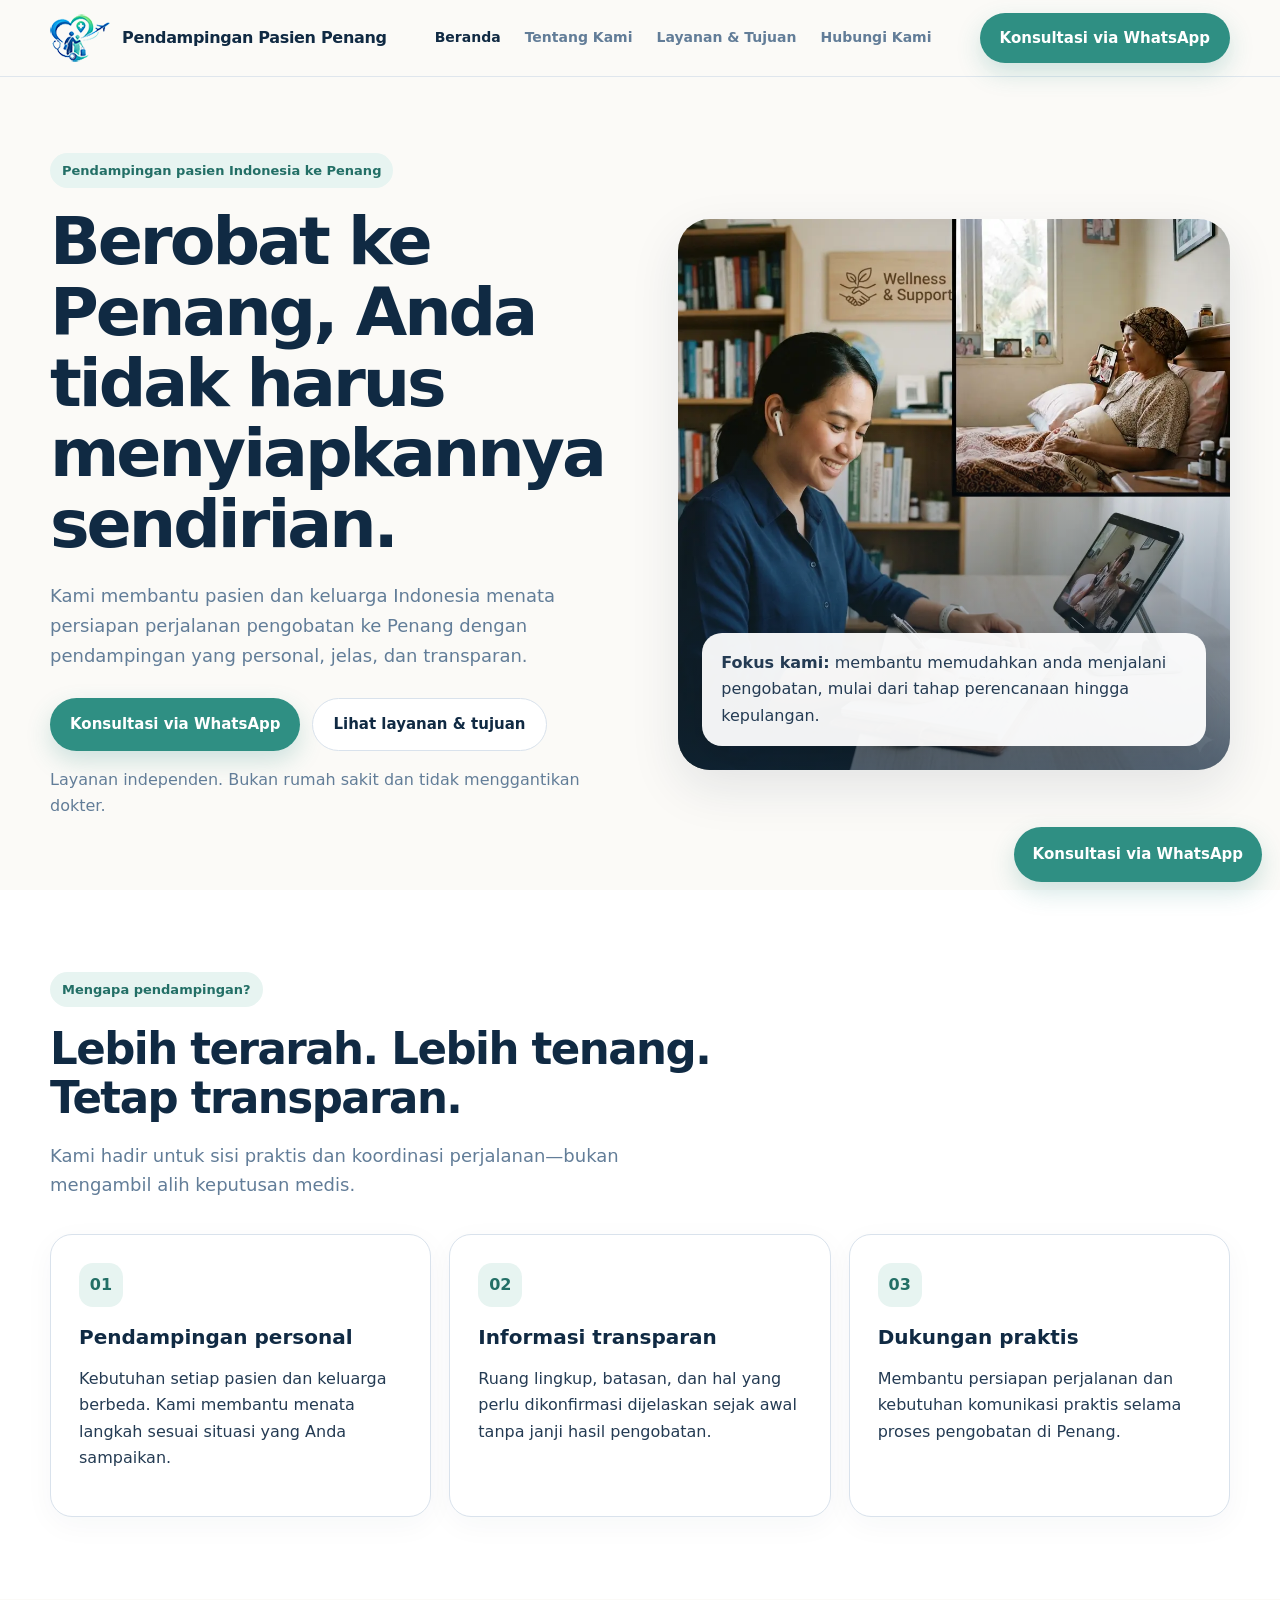
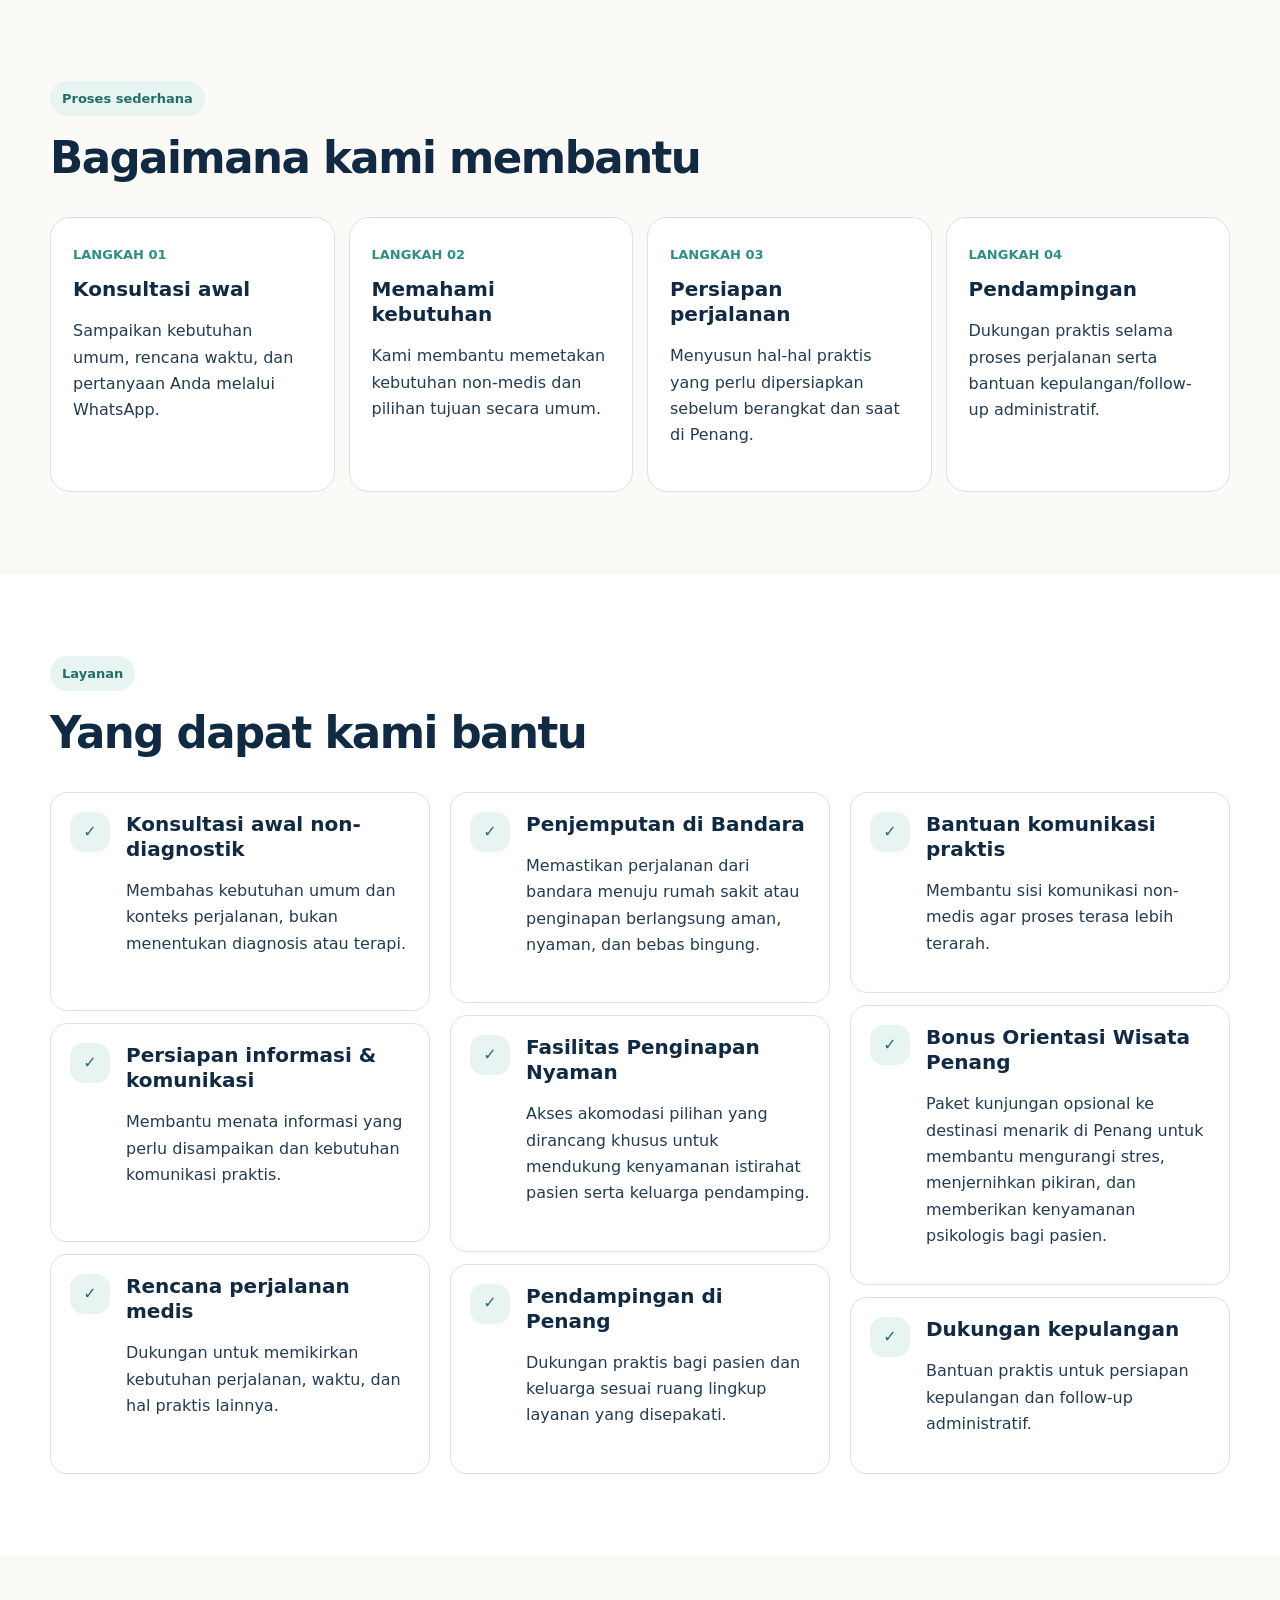
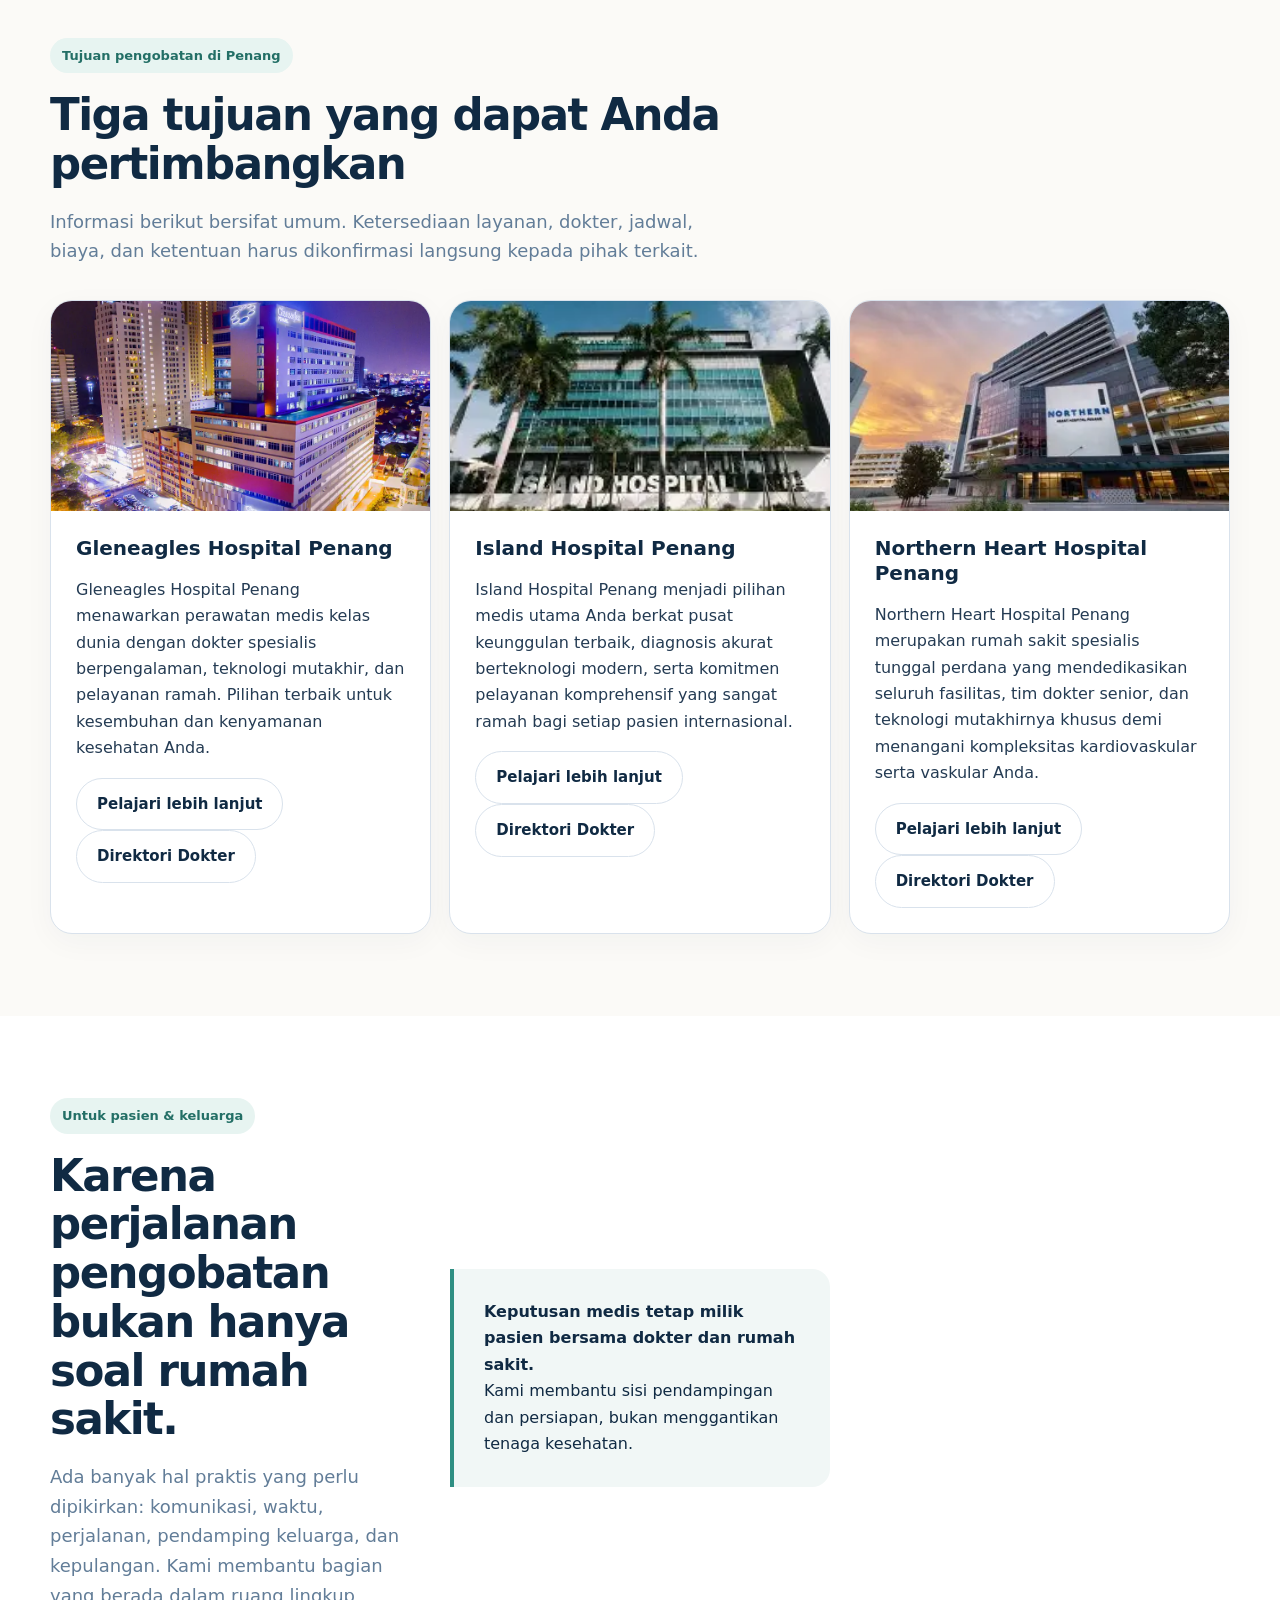
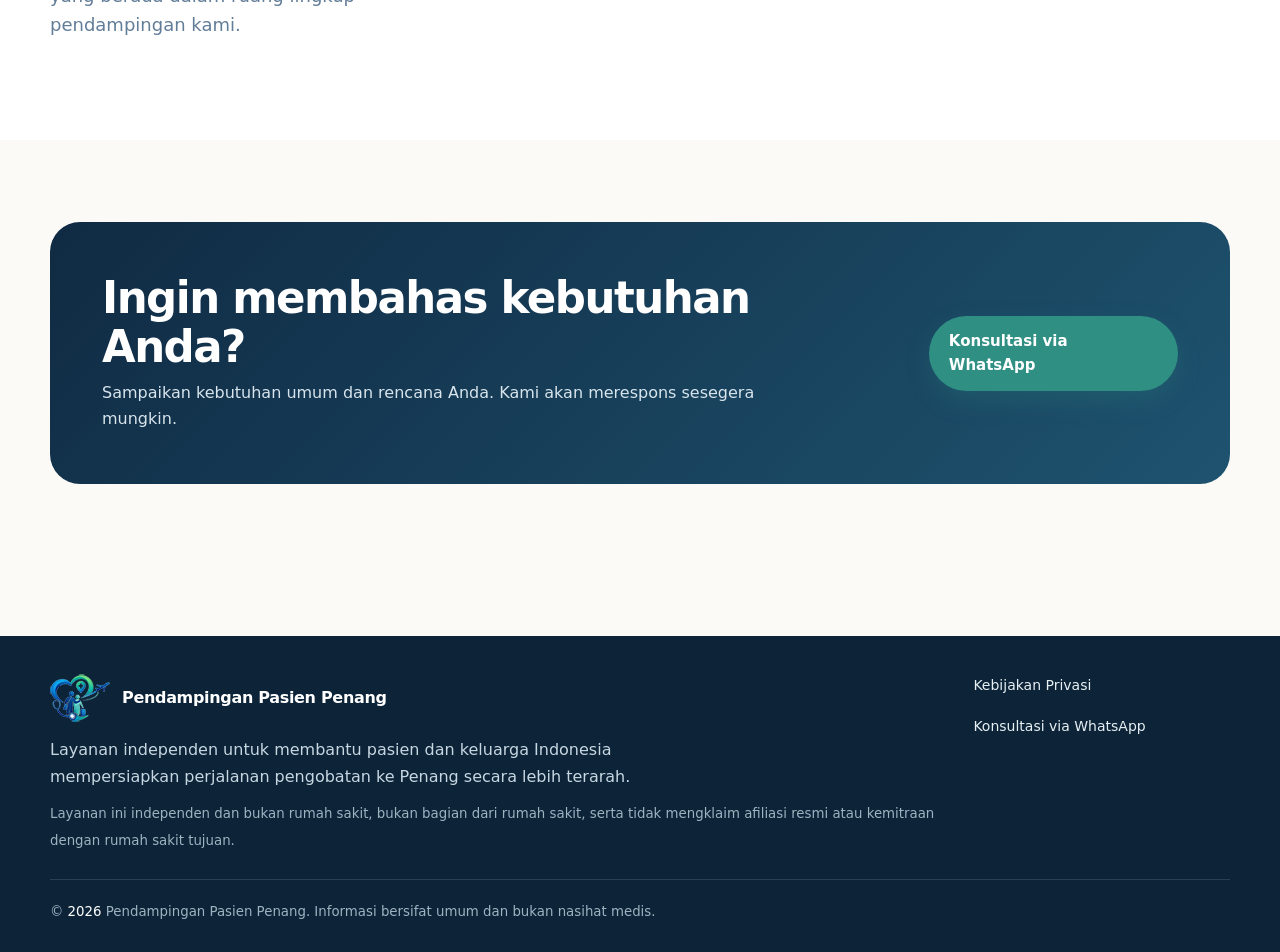
==== index.html @ 779a7d27 "website pendampingan pasien penang" ====
<!doctype html>
<html lang="id">
  <head>
    <meta charset="utf-8" />
    <meta name="viewport" content="width=device-width,initial-scale=1" />
    <title>Pengobatan ke Penang</title>
    <meta
      name="description"
      content="Layanan independen pendampingan pasien Indonesia untuk persiapan berobat ke tiga rumah sakit terbaik Penang, Malaysia. Gleneagles Hospital, Island Hospital dan Northern Hospital."
    />
    <link rel="stylesheet" href="assets/style.css" />
  </head>
  <body>
    <header class="header">
      <div class="container nav">
        <a class="logo" href="index.html" aria-label="Beranda">
          <img
            src="/img/Logo pendampingan pasien penang.png"
            alt="Logo Pendampingan Pasien Penang"
          />
          <span>Pendampingan Pasien Penang</span>
        </a>
        <nav class="nav-links" id="nav-menu" aria-label="Navigasi utama">
          <a class="" href="index.html">Beranda</a>
          <a class="" href="tentang-kami.html">Tentang Kami</a>
          <a class="" href="layanan-tujuan.html">Layanan &amp; Tujuan</a>
          <a class="" href="hubungi-kami.html">Hubungi Kami</a>
        </nav>
        <a class="btn btn-primary" data-whatsapp href="#"
          >Konsultasi via WhatsApp</a
        >
        <button
          class="btn btn-secondary mobile-menu"
          type="button"
          aria-expanded="false"
          aria-controls="nav-menu"
          id="menu-toggle"
        >
          Menu
        </button>
      </div>
    </header>

    <main>
      <section class="hero">
        <div class="container hero-grid">
          <div>
            <span class="eyebrow">Pendampingan pasien Indonesia ke Penang</span>
            <h1>
              Berobat ke Penang, Anda tidak harus menyiapkannya sendirian.
            </h1>
            <p class="lead">
              Kami membantu pasien dan keluarga Indonesia menata persiapan
              perjalanan pengobatan ke Penang dengan pendampingan yang personal,
              jelas, dan transparan.
            </p>
            <div class="actions">
              <a class="btn btn-primary" data-whatsapp href="#"
                >Konsultasi via WhatsApp</a
              >
              <a class="btn btn-secondary" href="layanan-tujuan.html"
                >Lihat layanan &amp; tujuan</a
              >
            </div>
            <p class="disclaimer" style="margin-top: 16px">
              Layanan independen. Bukan rumah sakit dan tidak menggantikan
              dokter.
            </p>
          </div>
          <div class="hero-card">
            <img
              src="/img/Ilustrasi Medical Tourism Facilitator.webp"
              alt="Ilustrasi pendampingan"
            />

            <div class="hero-note">
              <strong>Fokus kami:</strong> membantu memudahkan anda menjalani
              pengobatan, mulai dari tahap perencanaan hingga kepulangan.
            </div>
          </div>
        </div>
      </section>

      <section class="section alt">
        <div class="container">
          <div class="section-head">
            <span class="eyebrow">Mengapa pendampingan?</span>
            <h2>Lebih terarah. Lebih tenang. Tetap transparan.</h2>
            <p class="lead">
              Kami hadir untuk sisi praktis dan koordinasi perjalanan—bukan
              mengambil alih keputusan medis.
            </p>
          </div>
          <div class="grid-3">
            <div class="card">
              <div class="icon">01</div>
              <h3>Pendampingan personal</h3>
              <p>
                Kebutuhan setiap pasien dan keluarga berbeda. Kami membantu
                menata langkah sesuai situasi yang Anda sampaikan.
              </p>
            </div>
            <div class="card">
              <div class="icon">02</div>
              <h3>Informasi transparan</h3>
              <p>
                Ruang lingkup, batasan, dan hal yang perlu dikonfirmasi
                dijelaskan sejak awal tanpa janji hasil pengobatan.
              </p>
            </div>
            <div class="card">
              <div class="icon">03</div>
              <h3>Dukungan praktis</h3>
              <p>
                Membantu persiapan perjalanan dan kebutuhan komunikasi praktis
                selama proses pengobatan di Penang.
              </p>
            </div>
          </div>
        </div>
      </section>

      <section class="section">
        <div class="container">
          <div class="section-head">
            <span class="eyebrow">Proses sederhana</span>
            <h2>Bagaimana kami membantu</h2>
          </div>
          <div class="steps">
            <div class="step">
              <div class="num">LANGKAH 01</div>
              <h3>Konsultasi awal</h3>
              <p>
                Sampaikan kebutuhan umum, rencana waktu, dan pertanyaan Anda
                melalui WhatsApp.
              </p>
            </div>
            <div class="step">
              <div class="num">LANGKAH 02</div>
              <h3>Memahami kebutuhan</h3>
              <p>
                Kami membantu memetakan kebutuhan non-medis dan pilihan tujuan
                secara umum.
              </p>
            </div>
            <div class="step">
              <div class="num">LANGKAH 03</div>
              <h3>Persiapan perjalanan</h3>
              <p>
                Menyusun hal-hal praktis yang perlu dipersiapkan sebelum
                berangkat dan saat di Penang.
              </p>
            </div>
            <div class="step">
              <div class="num">LANGKAH 04</div>
              <h3>Pendampingan</h3>
              <p>
                Dukungan praktis selama proses perjalanan serta bantuan
                kepulangan/follow-up administratif.
              </p>
            </div>
          </div>
        </div>
      </section>

      <section class="section alt">
        <div class="container">
          <div class="section-head">
            <span class="eyebrow">Layanan</span>
            <h2>Yang dapat kami bantu</h2>
          </div>
          <div class="grid-2">
            <div class="service-list">
              <div class="service-item">
                <div class="icon">✓</div>
                <div>
                  <h3>Konsultasi awal non-diagnostik</h3>
                  <p>
                    Membahas kebutuhan umum dan konteks perjalanan, bukan
                    menentukan diagnosis atau terapi.
                  </p>
                </div>
              </div>
              <div class="service-item">
                <div class="icon">✓</div>
                <div>
                  <h3>Persiapan informasi &amp; komunikasi</h3>
                  <p>
                    Membantu menata informasi yang perlu disampaikan dan
                    kebutuhan komunikasi praktis.
                  </p>
                </div>
              </div>
              <div class="service-item">
                <div class="icon">✓</div>
                <div>
                  <h3>Rencana perjalanan medis</h3>
                  <p>
                    Dukungan untuk memikirkan kebutuhan perjalanan, waktu, dan
                    hal praktis lainnya.
                  </p>
                </div>
              </div>
            </div>
            <div class="service-list">
              <div class="service-item">
                <div class="icon">✓</div>
                <div>
                  <h3>Penjemputan di Bandara</h3>
                  <p>
                    Memastikan perjalanan dari bandara menuju rumah sakit atau
                    penginapan berlangsung aman, nyaman, dan bebas bingung.
                  </p>
                </div>
              </div>
              <div class="service-item">
                <div class="icon">✓</div>
                <div>
                  <h3>Fasilitas Penginapan Nyaman</h3>
                  <p>
                    Akses akomodasi pilihan yang dirancang khusus untuk
                    mendukung kenyamanan istirahat pasien serta keluarga
                    pendamping.
                  </p>
                </div>
              </div>
              <div class="service-item">
                <div class="icon">✓</div>
                <div>
                  <h3>Pendampingan di Penang</h3>
                  <p>
                    Dukungan praktis bagi pasien dan keluarga sesuai ruang
                    lingkup layanan yang disepakati.
                  </p>
                </div>
              </div>
            </div>
            <div class="service-list">
              <div class="service-item">
                <div class="icon">✓</div>
                <div>
                  <h3>Bantuan komunikasi praktis</h3>
                  <p>
                    Membantu sisi komunikasi non-medis agar proses terasa lebih
                    terarah.
                  </p>
                </div>
              </div>
              <div class="service-item">
                <div class="icon">✓</div>
                <div>
                  <h3>Bonus Orientasi Wisata Penang</h3>
                  <p>
                    Paket kunjungan opsional ke destinasi menarik di Penang
                    untuk membantu mengurangi stres, menjernihkan pikiran, dan
                    memberikan kenyamanan psikologis bagi pasien.
                  </p>
                </div>
              </div>
              <div class="service-item">
                <div class="icon">✓</div>
                <div>
                  <h3>Dukungan kepulangan</h3>
                  <p>
                    Bantuan praktis untuk persiapan kepulangan dan follow-up
                    administratif.
                  </p>
                </div>
              </div>
            </div>
          </div>
        </div>
      </section>

      <section class="section">
        <div class="container">
          <div class="section-head">
            <span class="eyebrow">Tujuan pengobatan di Penang</span>
            <h2>Tiga tujuan yang dapat Anda pertimbangkan</h2>
            <p class="lead">
              Informasi berikut bersifat umum. Ketersediaan layanan, dokter,
              jadwal, biaya, dan ketentuan harus dikonfirmasi langsung kepada
              pihak terkait.
            </p>
          </div>
          <div class="grid-3">
            <div class="card hospital-card">
              <img
                class="hospital-img"
                src="/img/Gleneagles Hospital Penang.webp"
                alt="Foto Rumah Sakit Gleneagles Penang"
              />
              <div class="hospital-body">
                <h3>Gleneagles Hospital Penang</h3>
                <p>
                  Gleneagles Hospital Penang menawarkan perawatan medis kelas
                  dunia dengan dokter spesialis berpengalaman, teknologi
                  mutakhir, dan pelayanan ramah. Pilihan terbaik untuk
                  kesembuhan dan kenyamanan kesehatan Anda.
                </p>
                <a class="btn btn-secondary" href="layanan-tujuan.html"
                  >Pelajari lebih lanjut</a
                >
                <a class="btn btn-secondary" href="dokter/gleneagles.html"
                  >Direktori Dokter</a
                >
              </div>
            </div>
            <div class="card hospital-card">
              <img
                class="hospital-img"
                src="/img/Island Hospital Penang.webp"
                alt="Foto Depan Rumah Sakit Island Penang"
              />
              <div class="hospital-body">
                <h3>Island Hospital Penang</h3>
                <p>
                  Island Hospital Penang menjadi pilihan medis utama Anda berkat
                  pusat keunggulan terbaik, diagnosis akurat berteknologi
                  modern, serta komitmen pelayanan komprehensif yang sangat
                  ramah bagi setiap pasien internasional.
                </p>
                <a class="btn btn-secondary" href="layanan-tujuan.html"
                  >Pelajari lebih lanjut</a
                >
                <a class="btn btn-secondary" href="dokter/island-hospital.html"
                  >Direktori Dokter</a
                >
              </div>
            </div>
            <div class="card hospital-card">
              <img
                class="hospital-img"
                src="/img/Northern Hospital Penang.webp"
                alt="Foto Depan Rumah Sakit Northern Penang"
              />
              <div class="hospital-body">
                <h3>Northern Heart Hospital Penang</h3>
                <p>
                  Northern Heart Hospital Penang merupakan rumah sakit spesialis
                  tunggal perdana yang mendedikasikan seluruh fasilitas, tim
                  dokter senior, dan teknologi mutakhirnya khusus demi menangani
                  kompleksitas kardiovaskular serta vaskular Anda.
                </p>
                <a class="btn btn-secondary" href="layanan-tujuan.html"
                  >Pelajari lebih lanjut</a
                >
                <a
                  class="btn btn-secondary"
                  href="dokter/northern-hospital.html"
                  >Direktori Dokter</a
                >
              </div>
            </div>
          </div>
        </div>
      </section>

      <section class="section alt">
        <div class="container">
          <div class="grid-2" style="align-items: center">
            <div>
              <span class="eyebrow">Untuk pasien &amp; keluarga</span>
              <h2>
                Karena perjalanan pengobatan bukan hanya soal rumah sakit.
              </h2>
              <p class="lead">
                Ada banyak hal praktis yang perlu dipikirkan: komunikasi, waktu,
                perjalanan, pendamping keluarga, dan kepulangan. Kami membantu
                bagian yang berada dalam ruang lingkup pendampingan kami.
              </p>
            </div>
            <div class="quote">
              <strong
                >Keputusan medis tetap milik pasien bersama dokter dan rumah
                sakit.</strong
              ><br /><span
                >Kami membantu sisi pendampingan dan persiapan, bukan
                menggantikan tenaga kesehatan.</span
              >
            </div>
          </div>
        </div>
      </section>

      <section class="section">
        <div class="container">
          <div class="cta">
            <div>
              <h2>Ingin membahas kebutuhan Anda?</h2>
              <p>
                Sampaikan kebutuhan umum dan rencana Anda. Kami akan merespons
                sesegera mungkin.
              </p>
            </div>
            <a class="btn btn-primary" data-whatsapp href="#"
              >Konsultasi via WhatsApp</a
            >
          </div>
        </div>
      </section>
    </main>

    <footer class="footer">
      <div class="container footer-grid">
        <div>
          <div class="logo" style="color: white">
            <img
              src="/img/Logo pendampingan pasien penang.png"
              alt="Logo Pendampingan Pasien Penang"
            />
            <span>Pendampingan Pasien Penang</span>
          </div>
          <p style="max-width: 600px; margin: 15px 0 10px">
            Layanan independen untuk membantu pasien dan keluarga Indonesia
            mempersiapkan perjalanan pengobatan ke Penang secara lebih terarah.
          </p>
          <small
            >Layanan ini independen dan bukan rumah sakit, bukan bagian dari
            rumah sakit, serta tidak mengklaim afiliasi resmi atau kemitraan
            dengan rumah sakit tujuan.</small
          >
        </div>
        <div>
          <div class="footer-links">
            <a href="kebijakan-privasi.html">Kebijakan Privasi</a>
            <a data-whatsapp href="#">Konsultasi via WhatsApp</a>
          </div>
        </div>
      </div>
      <div
        class="container"
        style="
          margin-top: 26px;
          border-top: 1px solid rgba(255, 255, 255, 0.12);
          padding-top: 18px;
        "
      >
        <small
          >© <span data-year></span> Pendampingan Pasien Penang. Informasi
          bersifat umum dan bukan nasihat medis.</small
        >
      </div>
    </footer>
    <div class="floating-wa">
      <a class="btn btn-primary" data-whatsapp href="#"
        >Konsultasi via WhatsApp</a
      >
    </div>
    <script src="assets/script.js"></script>
  </body>
</html>
---- assets/style.css ----
:root {
  --navy: #102a43;
  --navy-2: #173f5f;
  --teal: #2f8f83;
  --teal-soft: #e7f4f1;
  --warm: #fbfaf7;
  --white: #fff;
  --ink: #243b53;
  --muted: #627d98;
  --line: #d9e2ec;
  --shadow: 0 18px 50px rgba(16, 42, 67, 0.1);
  --radius: 22px;
  --max: 1180px;
}
* {
  box-sizing: border-box;
}
html {
  scroll-behavior: smooth;
}
body {
  margin: 0;
  font-family:
    Inter,
    ui-sans-serif,
    system-ui,
    -apple-system,
    BlinkMacSystemFont,
    "Segoe UI",
    sans-serif;
  color: var(--ink);
  background: var(--warm);
  line-height: 1.65;
}
.header {
  position: sticky;
  top: 0;
  z-index: 50;
  background: rgba(251, 250, 247, 0.94);
  backdrop-filter: blur(12px);
  border-bottom: 1px solid rgba(217, 226, 236, 0.8);
}
.container {
  width: min(calc(100% - 40px), var(--max));
  margin: auto;
}
.nav {
  min-height: 76px;
  display: flex;
  align-items: center;
  justify-content: space-between;
  gap: 24px;
}
.logo {
  display: flex;
  align-items: center;
  gap: 12px;
  letter-spacing: -0.02em;

  text-decoration: none;
  flex-shrink: 0;
}
.logo-img {
  height: 38px;
  width: auto;
  object-fit: contain;
}
.logo span {
  font-size: 16px;
  font-weight: 800;
  color: var(--navy);
  white-space: nowrap;
}
a {
  color: inherit;
  text-decoration: none;
}
.nav-links {
  display: flex;
  align-items: center;
  gap: 24px;
  font-size: 14px;
  font-weight: 650;
}
.nav-links a {
  color: var(--muted);
}
.nav-links a:hover,
.nav-links a.active {
  color: var(--navy);
}
.btn {
  display: inline-flex;
  align-items: center;
  justify-content: center;
  gap: 9px;
  border: 0;
  border-radius: 999px;
  padding: 13px 20px;
  font-weight: 750;
  font-size: 15px;
  cursor: pointer;
  transition: 0.2s ease;
}
.btn-primary {
  background: var(--teal);
  color: white;
  box-shadow: 0 10px 24px rgba(47, 143, 131, 0.22);
}
.btn-primary:hover {
  transform: translateY(-2px);
  background: #287e74;
}
.btn-secondary {
  background: white;
  color: var(--navy);
  border: 1px solid var(--line);
}
.mobile-menu {
  display: none;
}
.hero {
  padding: 76px 0 54px;
  overflow: hidden;
}
.hero-grid {
  display: grid;
  grid-template-columns: 1.02fr 0.98fr;
  gap: 54px;
  align-items: center;
}
.eyebrow {
  display: inline-flex;
  padding: 7px 12px;
  border-radius: 999px;
  background: var(--teal-soft);
  color: #236f66;
  font-size: 13px;
  font-weight: 800;
  margin-bottom: 18px;
}
img {
  max-width: 100%;
  display: block;
}
.lead {
  font-size: 18px;
  color: var(--muted);
  max-width: 650px;
}
.actions {
  display: flex;
  flex-wrap: wrap;
  gap: 12px;
  margin-top: 28px;
}
h1 {
  font-size: clamp(40px, 5.2vw, 67px);
  line-height: 1.06;
  letter-spacing: -0.045em;
  color: var(--navy);
  margin: 0 0 22px;
}
h2 {
  font-size: clamp(29px, 3.4vw, 44px);
  line-height: 1.12;
  letter-spacing: -0.035em;
  color: var(--navy);
  margin: 0 0 16px;
}
h3 {
  font-size: 20px;
  line-height: 1.25;
  color: var(--navy);
  margin: 0 0 8px;
}
.disclaimer {
  font-size: 16px;
  color: var(--muted);
}
.hero-card {
  min-height: 470px;
  border-radius: 32px;
  background:
    linear-gradient(160deg, rgba(16, 42, 67, 0.04), rgba(47, 143, 131, 0.16)),
    center/cover;
  box-shadow: var(--shadow);
  position: relative;
  overflow: hidden;
}
.hero-card:after {
  content: "";
  position: absolute;
  inset: 0;
  background: linear-gradient(180deg, transparent 35%, rgba(16, 42, 67, 0.66));
}
.hero-note {
  position: absolute;
  z-index: 2;
  left: 24px;
  right: 24px;
  bottom: 24px;
  background: rgba(255, 255, 255, 0.94);
  border-radius: 20px;
  padding: 17px 19px;
  box-shadow: 0 10px 30px rgba(0, 0, 0, 0.12);
}
.section {
  padding: 82px 0;
}
.section.alt {
  background: white;
}
.section-head {
  max-width: 700px;
  margin-bottom: 34px;
}
.grid-3 {
  display: grid;
  grid-template-columns: repeat(3, 1fr);
  gap: 18px;
}
.grid-2 {
  display: grid;
  grid-template-columns: repeat(3, 1fr);
  gap: 20px;
}

.card {
  background: white;
  border: 1px solid var(--line);
  border-radius: var(--radius);
  padding: 28px;
  box-shadow: 0 8px 30px rgba(16, 42, 67, 0.04);
}
.icon {
  width: 44px;
  height: 44px;
  border-radius: 14px;
  background: var(--teal-soft);
  display: grid;
  place-items: center;
  color: #236f66;
  font-weight: 900;
  margin-bottom: 18px;
}
.steps {
  display: grid;
  grid-template-columns: repeat(4, 1fr);
  gap: 14px;
}
.step {
  position: relative;
  padding: 26px 22px;
  border-radius: 20px;
  background: white;
  border: 1px solid var(--line);
}
.num {
  font-size: 13px;
  font-weight: 850;
  color: var(--teal);
  margin-bottom: 12px;
}
.hospital-card {
  padding: 0;
  overflow: hidden;
}
.hospital-img {
  height: 210px;
  object-fit: cover;
  width: 100%;
}
.hospital-body {
  padding: 25px;
}
.pill {
  display: inline-block;
  padding: 6px 10px;
  border-radius: 999px;
  background: #eef3f7;
  color: var(--muted);
  font-size: 12px;
  font-weight: 750;
  margin-bottom: 12px;
}
.checks {
  display: grid;
  gap: 11px;
  margin: 18px 0;
}
.check {
  display: flex;
  gap: 10px;
  align-items: flex-start;
}
.check b {
  color: var(--teal);
}
.quote {
  padding: 30px;
  border-left: 4px solid var(--teal);
  background: #f1f7f6;
  border-radius: 0 18px 18px 0;
  color: var(--navy);
}
.cta {
  padding: 52px;
  border-radius: 30px;
  background: linear-gradient(135deg, var(--navy), #1e536f);
  color: white;
  display: flex;
  justify-content: space-between;
  align-items: center;
  gap: 28px;
}
.cta h2 {
  color: white;
  margin-bottom: 8px;
}
.cta p {
  color: #d8e5ed;
  margin: 0;
  max-width: 700px;
}
.page-hero {
  padding: 64px 0 40px;
  background: white;
  border-bottom: 1px solid var(--line);
}
.page-hero .lead {
  max-width: 760px;
}
.service-list {
  display: grid;
  gap: 12px;
}
.service-item {
  display: flex;
  gap: 16px;
  padding: 19px;
  border: 1px solid var(--line);
  border-radius: 17px;
  background: white;
}
.service-item .icon {
  flex: 0 0 40px;
  width: 40px;
  height: 40px;
  margin: 0;
}
.contact-grid {
  display: grid;
  grid-template-columns: 0.9fr 1.1fr;
  gap: 22px;
  align-items: stretch;
}
.wa-panel {
  border-radius: 28px;
  background: linear-gradient(145deg, #102a43, #1f6470);
  padding: 36px;
  color: white;
  display: flex;
  flex-direction: column;
  justify-content: center;
}
.wa-panel h2 {
  color: white;
}
.wa-panel p {
  color: #dce9ed;
}
.info-box {
  padding: 24px;
  border: 1px solid var(--line);
  border-radius: 20px;
  background: white;
}
.footer {
  padding: 38px 0 28px;
  background: #0d2438;
  color: #c7d7e2;
  margin-top: 70px;
}
.footer-grid {
  display: flex;
  justify-content: space-between;
  gap: 30px;
  align-items: flex-start;
}
.footer span {
  color: var(--white);
}
.footer a {
  color: #e6f0f4;
}
.footer small {
  color: #9eb2c0;
}
.footer-links {
  display: flex;
  gap: 18px;
  flex-wrap: wrap;
  font-size: 14px;
}
.floating-wa {
  position: fixed;
  right: 18px;
  bottom: 18px;
  z-index: 60;
}
.floating-wa .btn {
  padding: 15px 19px;
}
.notice {
  padding: 16px 18px;
  border: 1px dashed #b8c8d6;
  background: #f8fbfd;
  border-radius: 16px;
}
ul.clean {
  padding-left: 19px;
}
@media (max-width: 900px) {
  header,
  .navbar {
    position: relative;
  }
  .nav-links {
    display: none;
    flex-direction: column;
    align-items: flex-start;

    position: fixed;
    top: 78px;
    right: 20px;
    width: 300px;
    height: 350px;

    background-color: #ffffff;
    padding: 28px;
    border-radius: 12px;
    box-shadow: 0 12px 30px rgba(0, 0, 0, 0.15);
    z-index: 9999;
    gap: 16px;
  }

  .nav-links a {
    width: 100%;
    font-size: 16px;
    padding: 17px 0;
    border-bottom: 1px solid #f5f5f5;
  }

  .nav-links.active {
    right: 0;
    display: flex;
  }

  .nav-links.show {
    display: flex;
  }
  .mobile-menu {
    display: inline-flex;
    align-items: center;
    justify-content: center;
    cursor: pointer;
  }
  .hero {
    padding-top: 48px;
  }
  .hero-grid,
  .contact-grid {
    grid-template-columns: 1fr;
  }
  .hero-card {
    min-height: 360px;
  }
  .grid-3,
  .grid-2 {
    grid-template-columns: 1fr;
  }
  .steps {
    grid-template-columns: 1fr 1fr;
  }
  .cta {
    flex-direction: column;
    align-items: flex-start;
    padding: 34px 26px;
  }
  .footer-grid {
    flex-direction: column;
  }
}
@media (max-width: 576px) {
  .container {
    width: min(calc(100% - 28px), var(--max));
  }

  .nav {
    min-height: 68px;
    display: flex;
    align-items: center;
    justify-content: space-between;
    position: relative;
  }

  .logo span {
    max-width: 170px;
    font-size: 14px;
  }

  .nav .btn:not(.mobile-menu) {
    display: none;
  }

  .nav .btn.mobile-menu {
    display: inline-flex;
    align-items: center;
    justify-content: center;
    padding: 8px 16px;
    font-size: 14px;
    z-index: 10000;
  }

  .nav-links {
    display: none;
    flex-direction: column;
    align-items: flex-start;

    position: absolute;
    top: 70px;
    right: 0;
    width: 300px;
    height: 350px;

    background-color: #ffffff;
    padding: 28px;
    border-radius: 12px;
    box-shadow: 0 12px 30px rgba(0, 0, 0, 0.15);
    z-index: 9999;
    gap: 16px;
  }

  .nav-links.show {
    display: flex;
  }

  .nav-links a {
    width: 100%;
    font-size: 16px;
    padding: 17px 0;
    border-bottom: 1px solid #f5f5f5;
  }

  h1 {
    font-size: 42px;
  }
  .lead {
    font-size: 16px;
  }
  .section {
    padding: 60px 0;
  }
  .steps {
    grid-template-columns: 1fr;
  }
  .hero-card {
    min-height: 310px;
    border-radius: 24px;
  }
  .actions .btn {
    width: 100%;
  }
  .floating-wa {
    left: 14px;
    right: 14px;
    bottom: 12px;
  }
  .floating-wa .btn {
    width: 100%;
  }
}

.doctor-directory-section {
  padding: 82px 0;
  background: #fff;
}
.doctor-directory-intro {
  max-width: 780px;
  color: var(--muted);
}
.doctor-directory-grid {
  display: grid;
  grid-template-columns: repeat(3, 1fr);
  gap: 18px;
  margin-top: 30px;
}
.doctor-directory-card {
  background: var(--warm);
  border: 1px solid var(--line);
  border-radius: var(--radius);
  padding: 26px;
  display: flex;
  flex-direction: column;
  min-height: 205px;
}
.doctor-directory-card h3 {
  margin-bottom: 8px;
}
.doctor-directory-card p {
  color: var(--muted);
  margin-top: 0;
}
.doctor-directory-card .btn {
  margin-top: auto;
  align-self: flex-start;
}
.doctor-page-hero {
  padding: 55px 0 34px;
  background: #fff;
  border-bottom: 1px solid var(--line);
}
.doctor-breadcrumb {
  font-size: 13px;
  color: var(--muted);
  margin-bottom: 18px;
}
.doctor-toolbar {
  position: sticky;
  top: 76px;
  z-index: 30;
  background: rgba(251, 250, 247, 0.96);
  backdrop-filter: blur(12px);
  border-bottom: 1px solid var(--line);
  padding: 18px 0;
}
.doctor-filters {
  display: grid;
  grid-template-columns: 1fr 250px;
  gap: 12px;
}
.doctor-filters input,
.doctor-filters select {
  width: 100%;
  padding: 13px 15px;
  border: 1px solid var(--line);
  border-radius: 14px;
  background: #fff;
  color: var(--ink);
  font: inherit;
  outline: none;
}
.doctor-filters input:focus,
.doctor-filters select:focus {
  border-color: var(--teal);
  box-shadow: 0 0 0 3px rgba(47, 143, 131, 0.1);
}
.doctor-count {
  font-size: 14px;
  color: var(--muted);
  margin: 24px 0 0;
}
.doctor-grid {
  display: grid;
  grid-template-columns: repeat(3, 1fr);
  gap: 18px;
  padding: 24px 0 70px;
}
.doctor-card {
  background: #fff;
  border: 1px solid var(--line);
  border-radius: var(--radius);
  padding: 23px;
  box-shadow: 0 8px 30px rgba(16, 42, 67, 0.04);
  display: flex;
  flex-direction: column;
  min-height: 278px;
  text-align: center;
  display: flex;
  align-items: center;
}
.doctor-avatar {
  width: 90px;
  height: 90px;
  border-radius: 50px;
  background: var(--teal-soft);
  color: #236f66;
  display: grid;
  place-items: center;
  font-weight: 900;
  margin-bottom: 17px;
  font-size: 19px;
  overflow: hidden;
  margin: 0 auto 15px auto;
  place-items: center;
}
.doctor-photo-render {
  width: 100%;
  height: 100%;
  object-fit: cover;
  object-position: top center;
  display: block;
}
.doctor-card h3 {
  margin: 0 0 5px;
}
.doctor-specialty {
  font-size: 14px;
  font-weight: 800;
  color: var(--teal);
  margin-bottom: 8px;
}
.doctor-meta {
  font-size: 13px;
  color: var(--muted);
}
.doctor-card .doctor-actions {
  margin-top: auto;
  padding-top: 18px;
}
.doctor-disclaimer {
  padding: 17px 19px;
  border: 1px dashed #b8c8d6;
  background: #f8fbfd;
  border-radius: 16px;
  color: var(--muted);
  font-size: 13px;
  margin-bottom: 55px;
}
.doctor-modal {
  display: none;
  position: fixed;
  inset: 0;
  background: rgba(13, 36, 56, 0.62);
  z-index: 100;
  padding: 20px;
  overflow: auto;
  align-items: center;
  justify-content: center;
}
.doctor-modal.show {
  display: flex;
}

.doctor-modal-box {
  position: relative;
  width: min(680px, 100%);
  background: #fff;
  border-radius: 26px;
  padding: 30px;
  box-shadow: 0 30px 80px rgba(0, 0, 0, 0.22);
  display: flex;
  flex-direction: column;
  align-items: center;
  text-align: center;
}
.doctor-modal-box p {
  width: 100%;
  margin-bottom: 15px;
}

.doctor-modal-box .doctor-avatar {
  width: 120px;
  height: 120px;
  margin-top: 15px;
  margin-bottom: 15px;
  box-shadow: 0 20px 10px rgba(0, 0, 0, 0.1);
}
.doctor-modal-close {
  position: absolute;
  right: 15px;
  top: 10px;
  border: 0;
  background: transparent;
  color: var(--muted);
  font-size: 30px;
  cursor: pointer;
}
.doctor-modal-box h2 {
  margin-top: 15px;
}
.doctor-modal-label {
  font-size: 12px;
  text-transform: uppercase;
  letter-spacing: 0.08em;
  color: var(--muted);
  font-weight: 800;
}
.doctor-modal-profile {
  color: var(--muted);
}
.doctor-empty {
  grid-column: 1/-1;
  padding: 25px;
  background: #fff;
  border: 1px solid var(--line);
  border-radius: 18px;
  color: var(--muted);
}
@media (max-width: 900px) {
  .doctor-directory-grid,
  .doctor-grid {
    grid-template-columns: 1fr 1fr;
  }
  .doctor-filters {
    grid-template-columns: 1fr;
  }
}
@media (max-width: 576px) {
  .doctor-directory-grid,
  .doctor-grid {
    grid-template-columns: 1fr;
  }
  .doctor-toolbar {
    top: 68px;
  }
  .doctor-modal-box {
    padding: 25px 20px;
  }
}
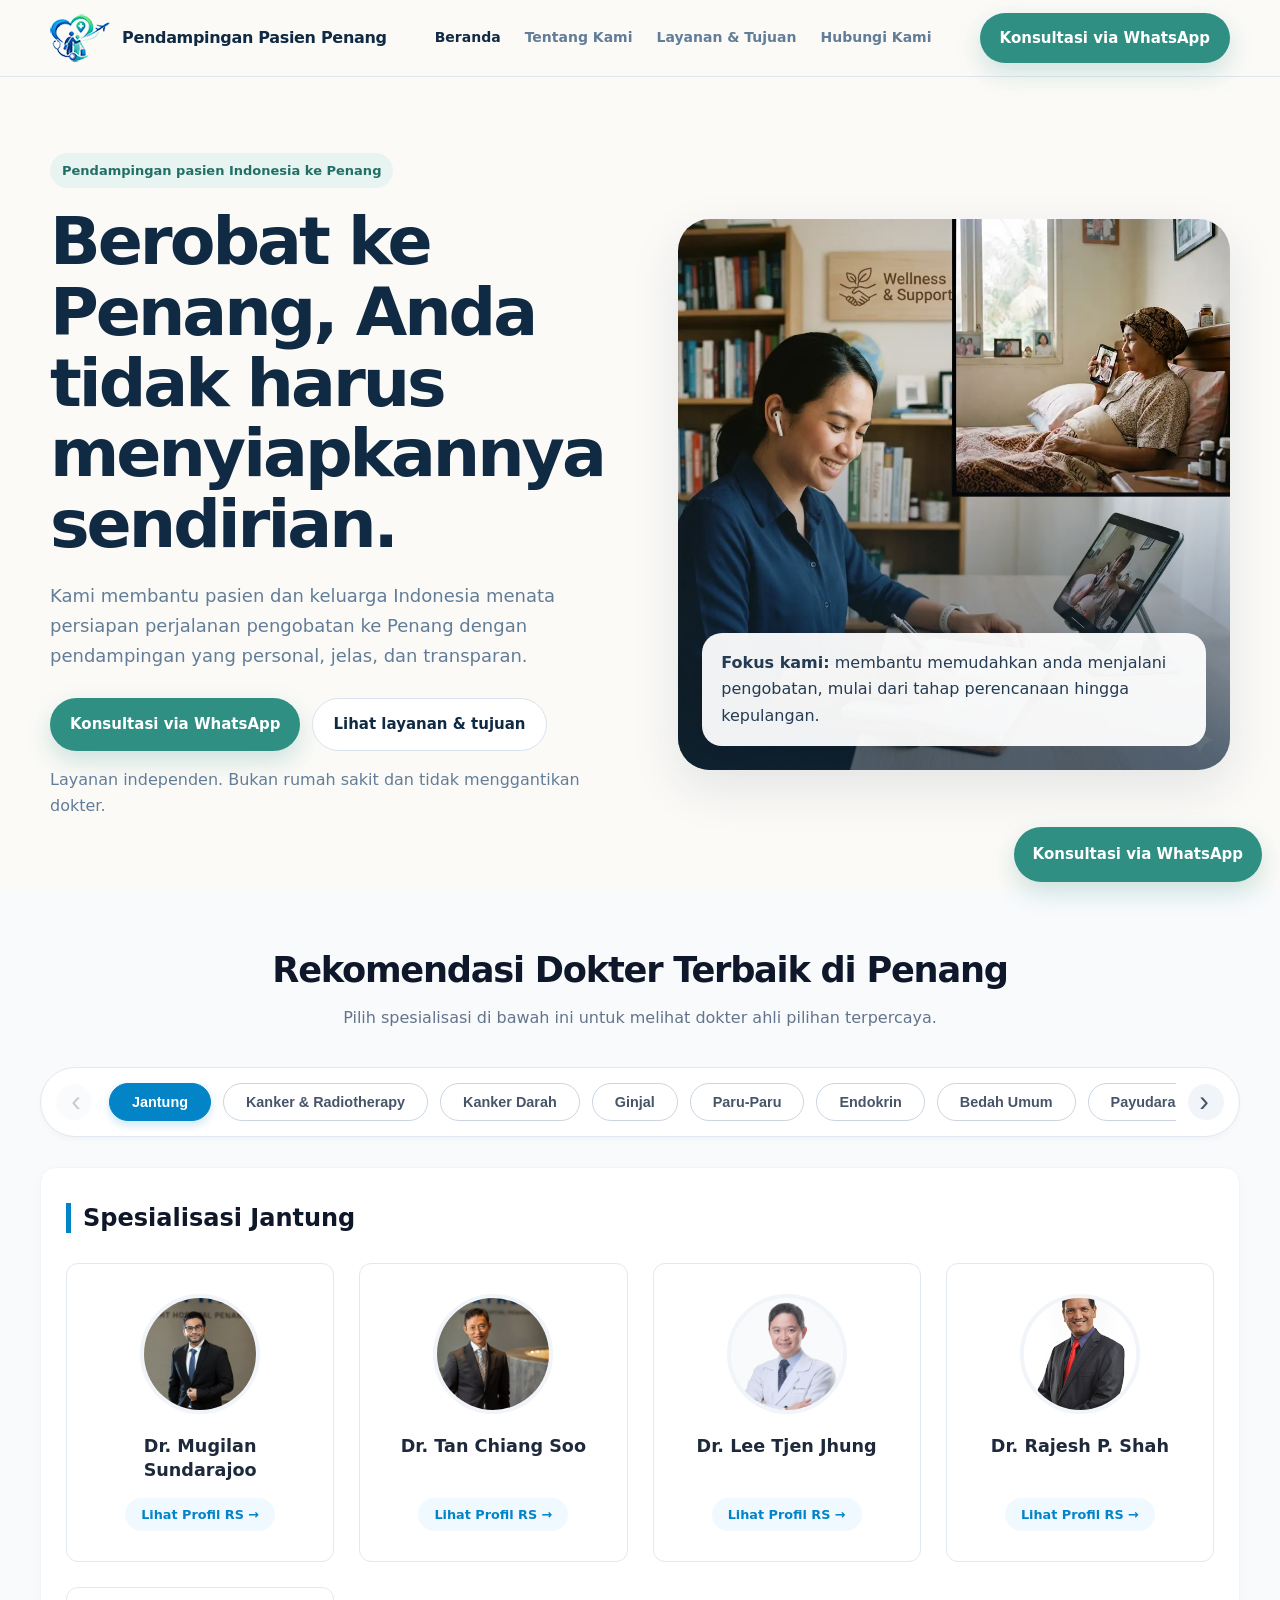
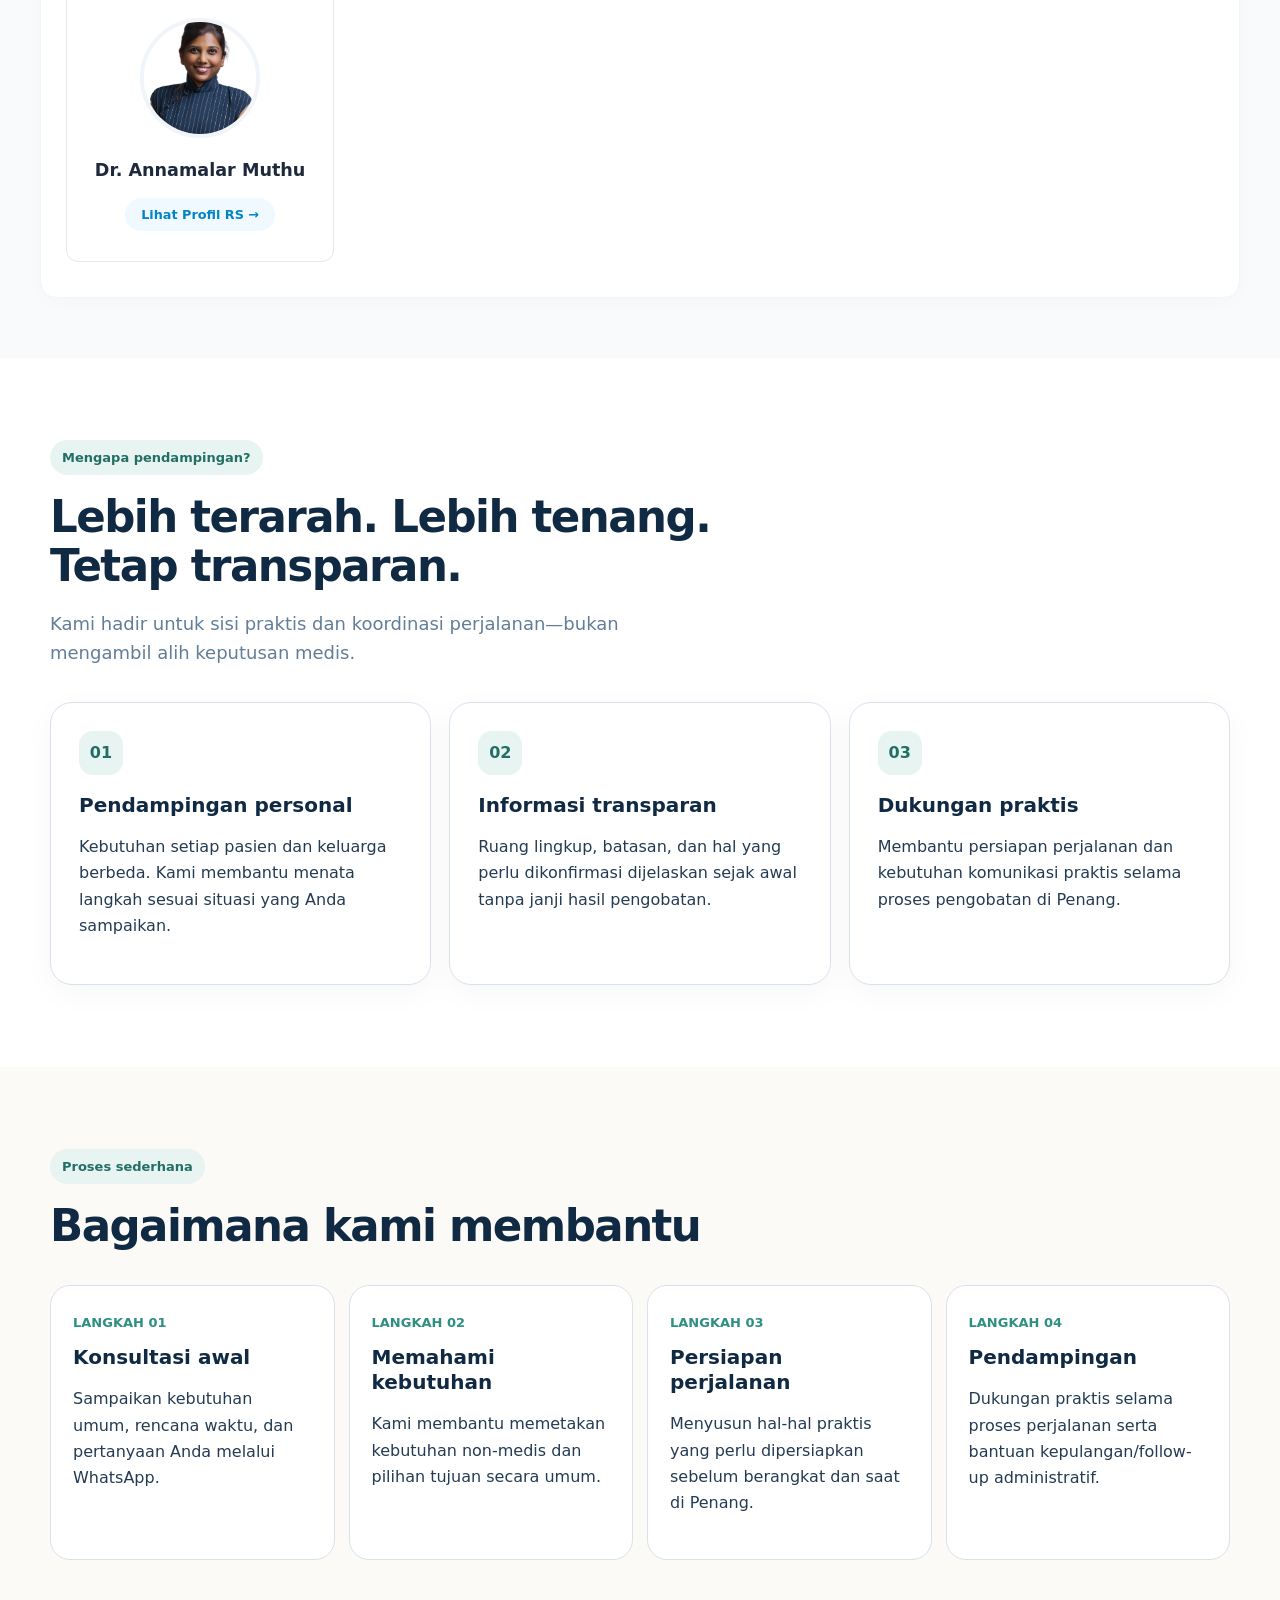
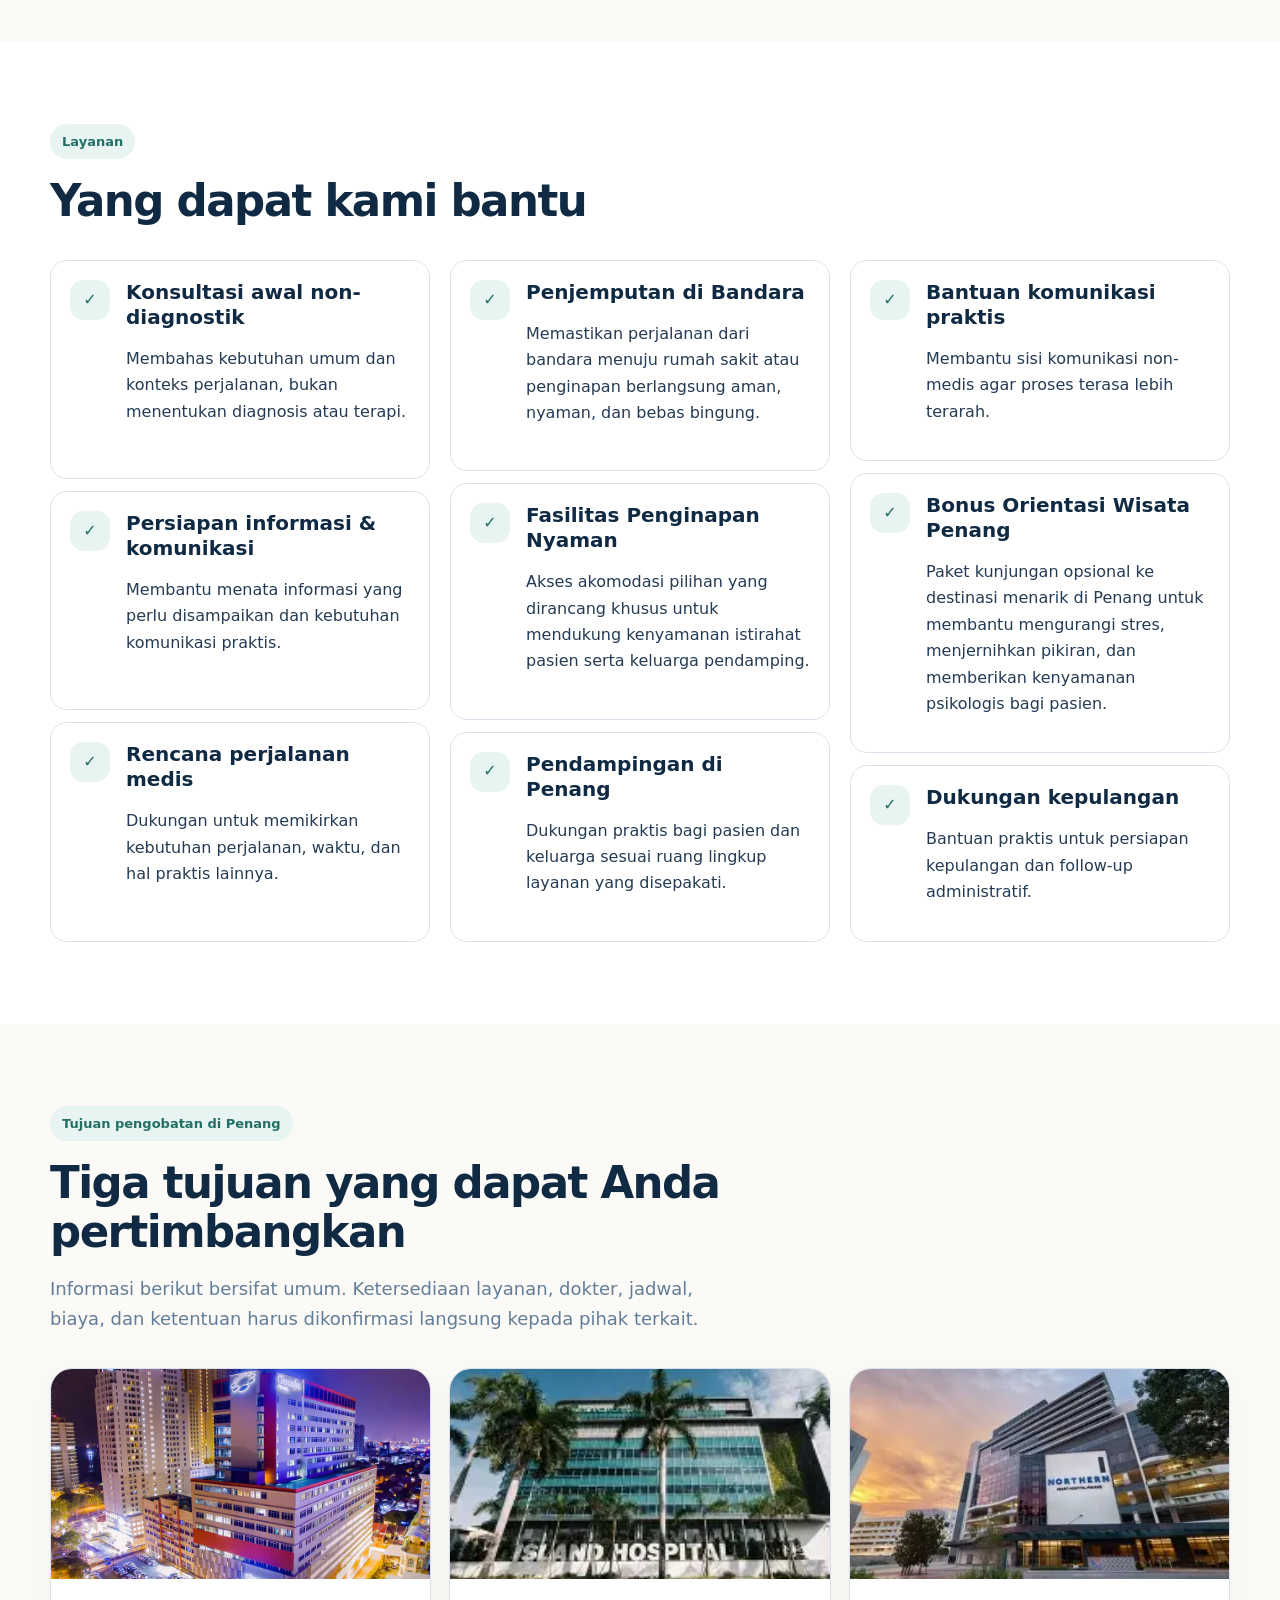
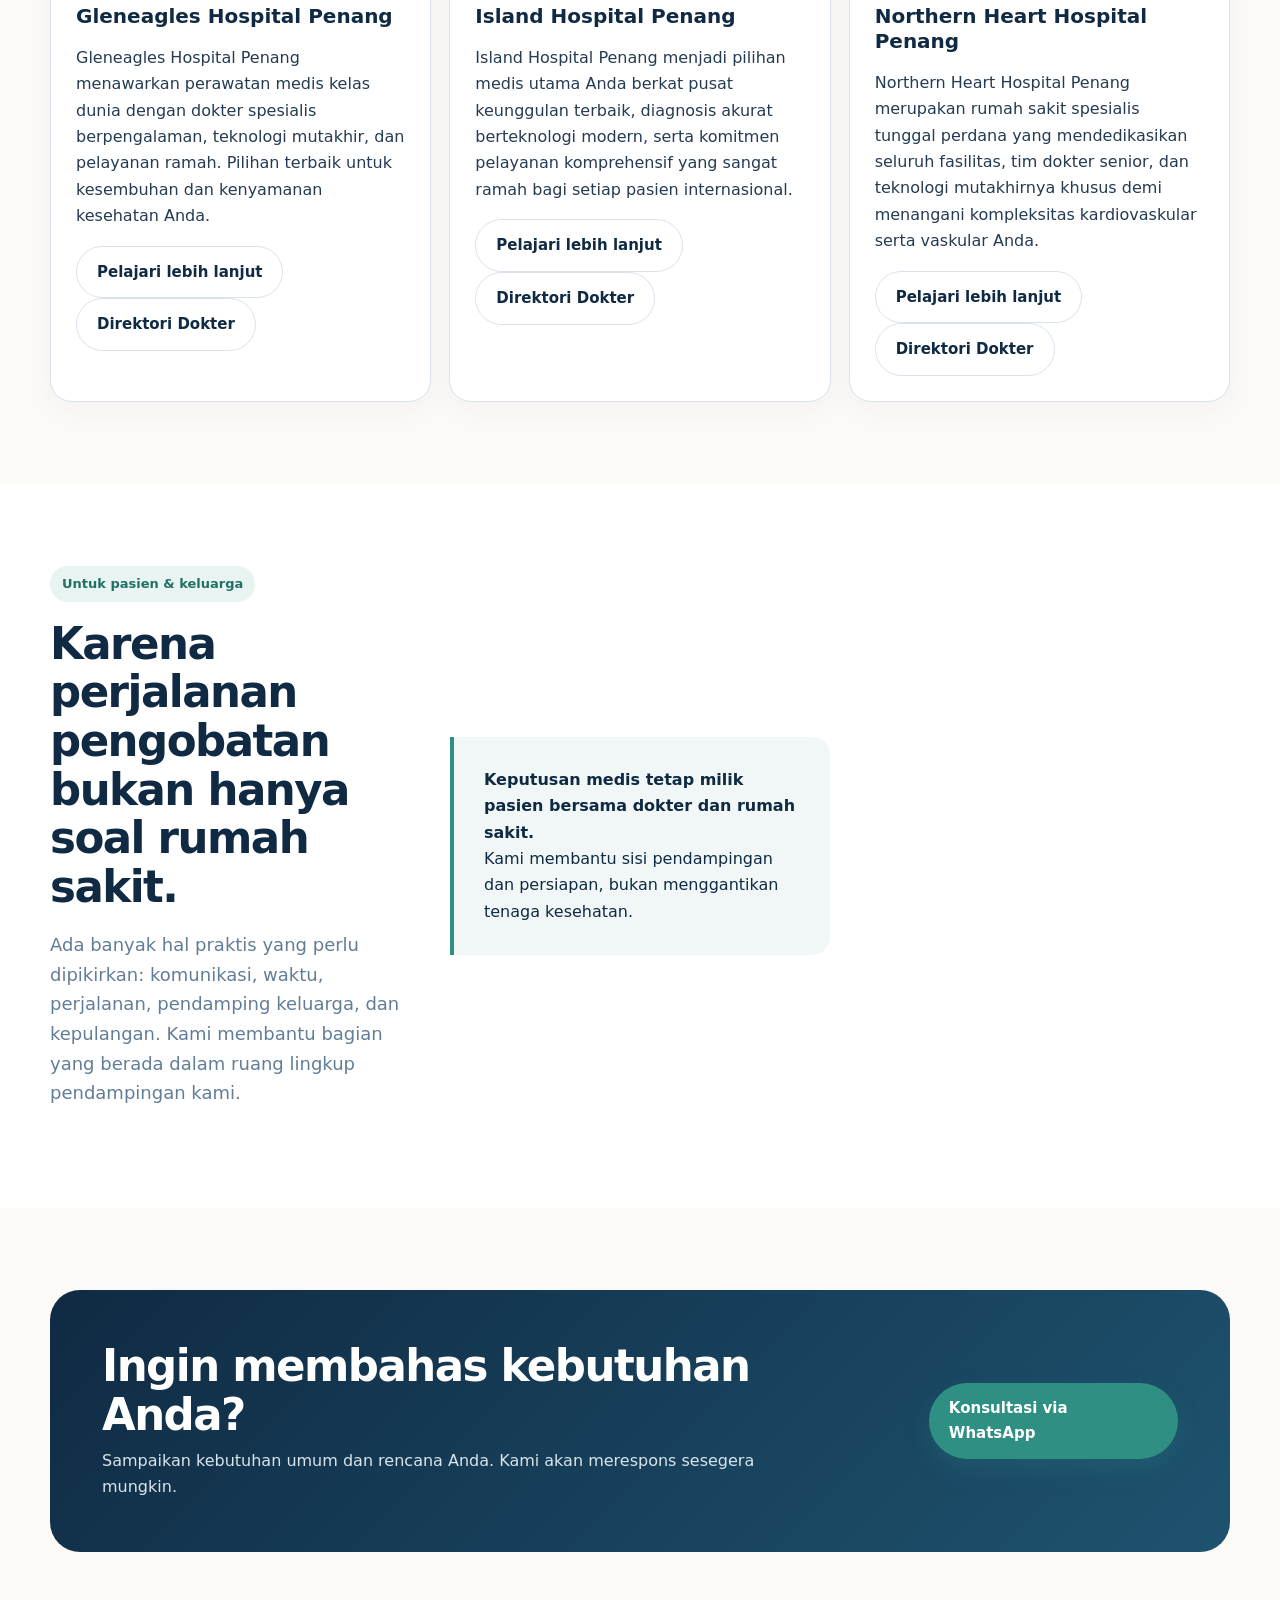
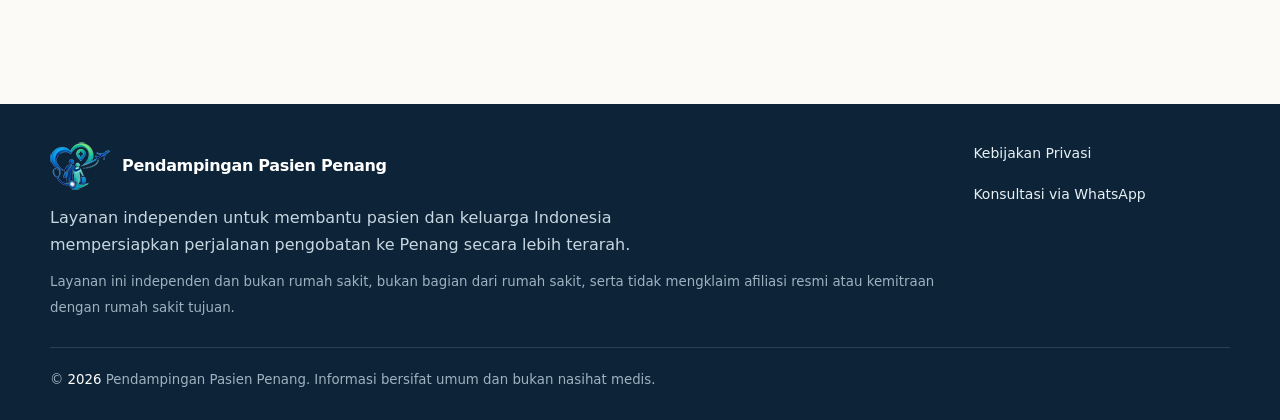
==== commit b80668c0: "tambah data spesialisasi di halaman utama" ====
--- a/index.html
+++ b/index.html
@@ -15,7 +15,7 @@
       <div class="container nav">
         <a class="logo" href="index.html" aria-label="Beranda">
           <img
-            src="/img/Logo pendampingan pasien penang.png"
+            src="img/Logo-pendampingan-pasien-penang.png"
             alt="Logo Pendampingan Pasien Penang"
           />
           <span>Pendampingan Pasien Penang</span>
@@ -69,7 +69,7 @@
           </div>
           <div class="hero-card">
             <img
-              src="/img/Ilustrasi Medical Tourism Facilitator.webp"
+              src="img/Ilustrasi-Medical-Tourism-Facilitator.webp"
               alt="Ilustrasi pendampingan"
             />
 
@@ -77,6 +77,46 @@
               <strong>Fokus kami:</strong> membantu memudahkan anda menjalani
               pengobatan, mulai dari tahap perencanaan hingga kepulangan.
             </div>
+          </div>
+        </div>
+      </section>
+
+      <section class="dokter-pilihan-section">
+        <div class="main-container">
+          <h2 class="section-main-title">
+            Rekomendasi Dokter Terbaik di Penang
+          </h2>
+          <p class="section-subtitle">
+            Pilih spesialisasi di bawah ini untuk melihat dokter ahli pilihan
+            terpercaya.
+          </p>
+
+          <div class="tabs-outer-container">
+            <button
+              id="slide-left"
+              class="nav-arrow-btn arrow-left"
+              title="Geser Kiri"
+            >
+              ‹
+            </button>
+
+            <div id="tabs-navigation" class="category-tabs-wrapper"></div>
+
+            <button
+              id="slide-right"
+              class="nav-arrow-btn arrow-right"
+              title="Geser Kanan"
+            >
+              ›
+            </button>
+          </div>
+
+          <div id="active-dokter-display" class="dokter-showcase-container">
+            <h3 id="current-spesialis-title" class="current-title"></h3>
+            <div
+              id="dokter-cards-grid"
+              class="dokter-cards-responsive-grid"
+            ></div>
           </div>
         </div>
       </section>
@@ -287,7 +327,7 @@
             <div class="card hospital-card">
               <img
                 class="hospital-img"
-                src="/img/Gleneagles Hospital Penang.webp"
+                src="img/Gleneagles-Hospital-Penang.webp"
                 alt="Foto Rumah Sakit Gleneagles Penang"
               />
               <div class="hospital-body">
@@ -309,7 +349,7 @@
             <div class="card hospital-card">
               <img
                 class="hospital-img"
-                src="/img/Island Hospital Penang.webp"
+                src="img/Island-Hospital-Penang.webp"
                 alt="Foto Depan Rumah Sakit Island Penang"
               />
               <div class="hospital-body">
@@ -331,7 +371,7 @@
             <div class="card hospital-card">
               <img
                 class="hospital-img"
-                src="/img/Northern Hospital Penang.webp"
+                src="img/Northern-Heart-Hospital-Penang.webp"
                 alt="Foto Depan Rumah Sakit Northern Penang"
               />
               <div class="hospital-body">
@@ -406,7 +446,7 @@
         <div>
           <div class="logo" style="color: white">
             <img
-              src="/img/Logo pendampingan pasien penang.png"
+              src="img/Logo-pendampingan-pasien-penang.png"
               alt="Logo Pendampingan Pasien Penang"
             />
             <span>Pendampingan Pasien Penang</span>
@@ -448,5 +488,7 @@
       >
     </div>
     <script src="assets/script.js"></script>
+
+    <script src="data/data-spesialis.js"></script>
   </body>
 </html>
--- a/assets/style.css
+++ b/assets/style.css
@@ -421,166 +421,6 @@
 ul.clean {
   padding-left: 19px;
 }
-@media (max-width: 900px) {
-  header,
-  .navbar {
-    position: relative;
-  }
-  .nav-links {
-    display: none;
-    flex-direction: column;
-    align-items: flex-start;
-
-    position: fixed;
-    top: 78px;
-    right: 20px;
-    width: 300px;
-    height: 350px;
-
-    background-color: #ffffff;
-    padding: 28px;
-    border-radius: 12px;
-    box-shadow: 0 12px 30px rgba(0, 0, 0, 0.15);
-    z-index: 9999;
-    gap: 16px;
-  }
-
-  .nav-links a {
-    width: 100%;
-    font-size: 16px;
-    padding: 17px 0;
-    border-bottom: 1px solid #f5f5f5;
-  }
-
-  .nav-links.active {
-    right: 0;
-    display: flex;
-  }
-
-  .nav-links.show {
-    display: flex;
-  }
-  .mobile-menu {
-    display: inline-flex;
-    align-items: center;
-    justify-content: center;
-    cursor: pointer;
-  }
-  .hero {
-    padding-top: 48px;
-  }
-  .hero-grid,
-  .contact-grid {
-    grid-template-columns: 1fr;
-  }
-  .hero-card {
-    min-height: 360px;
-  }
-  .grid-3,
-  .grid-2 {
-    grid-template-columns: 1fr;
-  }
-  .steps {
-    grid-template-columns: 1fr 1fr;
-  }
-  .cta {
-    flex-direction: column;
-    align-items: flex-start;
-    padding: 34px 26px;
-  }
-  .footer-grid {
-    flex-direction: column;
-  }
-}
-@media (max-width: 576px) {
-  .container {
-    width: min(calc(100% - 28px), var(--max));
-  }
-
-  .nav {
-    min-height: 68px;
-    display: flex;
-    align-items: center;
-    justify-content: space-between;
-    position: relative;
-  }
-
-  .logo span {
-    max-width: 170px;
-    font-size: 14px;
-  }
-
-  .nav .btn:not(.mobile-menu) {
-    display: none;
-  }
-
-  .nav .btn.mobile-menu {
-    display: inline-flex;
-    align-items: center;
-    justify-content: center;
-    padding: 8px 16px;
-    font-size: 14px;
-    z-index: 10000;
-  }
-
-  .nav-links {
-    display: none;
-    flex-direction: column;
-    align-items: flex-start;
-
-    position: absolute;
-    top: 70px;
-    right: 0;
-    width: 300px;
-    height: 350px;
-
-    background-color: #ffffff;
-    padding: 28px;
-    border-radius: 12px;
-    box-shadow: 0 12px 30px rgba(0, 0, 0, 0.15);
-    z-index: 9999;
-    gap: 16px;
-  }
-
-  .nav-links.show {
-    display: flex;
-  }
-
-  .nav-links a {
-    width: 100%;
-    font-size: 16px;
-    padding: 17px 0;
-    border-bottom: 1px solid #f5f5f5;
-  }
-
-  h1 {
-    font-size: 42px;
-  }
-  .lead {
-    font-size: 16px;
-  }
-  .section {
-    padding: 60px 0;
-  }
-  .steps {
-    grid-template-columns: 1fr;
-  }
-  .hero-card {
-    min-height: 310px;
-    border-radius: 24px;
-  }
-  .actions .btn {
-    width: 100%;
-  }
-  .floating-wa {
-    left: 14px;
-    right: 14px;
-    bottom: 12px;
-  }
-  .floating-wa .btn {
-    width: 100%;
-  }
-}
 
 .doctor-directory-section {
   padding: 82px 0;
@@ -742,7 +582,6 @@
 .doctor-modal.show {
   display: flex;
 }
-
 .doctor-modal-box {
   position: relative;
   width: min(680px, 100%);
@@ -798,7 +637,272 @@
   border-radius: 18px;
   color: var(--muted);
 }
+.dokter-pilihan-section {
+  padding: 60px 20px;
+  background-color: #f8fafc;
+}
+.main-container {
+  max-width: 1200px;
+  margin: 0 auto;
+}
+.section-main-title {
+  text-align: center;
+  color: #0f172a;
+  font-size: 2.2rem;
+  font-weight: 700;
+  margin-bottom: 10px;
+}
+.section-subtitle {
+  text-align: center;
+  color: #64748b;
+  margin-bottom: 35px;
+  font-size: 1rem;
+}
+
+.tabs-outer-container {
+  display: flex;
+  align-items: center;
+  position: relative;
+  margin-bottom: 30px;
+  background: #ffffff;
+  border-radius: 35px;
+  padding: 5px 15px;
+  border: 1px solid #e2e8f0;
+  box-shadow: 0 4px 6px -1px rgba(0, 0, 0, 0.03);
+}
+.category-tabs-wrapper {
+  display: flex;
+  flex-wrap: nowrap;
+  overflow-x: auto;
+  overflow-y: hidden;
+  gap: 12px;
+  justify-content: flex-start;
+  padding: 10px 5px;
+  margin-bottom: 0;
+  flex-grow: 1;
+  -webkit-overflow-scrolling: touch;
+  scroll-behavior: smooth;
+  scrollbar-width: none;
+}
+.category-tabs-wrapper::-webkit-scrollbar {
+  display: none;
+}
+.nav-arrow-btn {
+  background-color: #f1f5f9;
+  color: #475569;
+  border: none;
+  width: 36px;
+  height: 36px;
+  border-radius: 50%;
+  font-size: 1.8rem;
+  font-weight: 300;
+  line-height: 1;
+  cursor: pointer;
+  display: flex;
+  align-items: center;
+  justify-content: center;
+  flex-shrink: 0;
+  z-index: 10;
+  transition: all 0.2s ease;
+  user-select: none;
+}
+.arrow-left {
+  margin-right: 12px;
+  padding-right: 2px;
+}
+.arrow-right {
+  margin-left: 12px;
+  padding-left: 2px;
+}
+.nav-arrow-btn:hover {
+  background-color: #0284c7;
+  color: #ffffff;
+  transform: scale(1.1);
+}
+.nav-arrow-btn:active {
+  transform: scale(0.95);
+}
+.category-tab-btn {
+  background-color: #ffffff;
+  color: #475569;
+  border: 1px solid #cbd5e1;
+  padding: 10px 22px;
+  border-radius: 30px;
+  font-size: 0.9rem;
+  font-weight: 600;
+  cursor: pointer;
+  flex-shrink: 0;
+  white-space: nowrap;
+  transition: all 0.25s ease;
+}
+.category-tab-btn:hover {
+  color: #0284c7;
+  border-color: #0284c7;
+  background-color: #f0f9ff;
+}
+.category-tab-btn.active-tab {
+  background-color: #0284c7;
+  color: #ffffff;
+  border-color: #0284c7;
+  box-shadow: 0 4px 10px rgba(2, 132, 199, 0.2);
+}
+.dokter-showcase-container {
+  background: #ffffff;
+  padding: 35px 25px;
+  border-radius: 16px;
+  box-shadow: 0 4px 20px rgba(0, 0, 0, 0.02);
+  border: 1px solid #f1f5f9;
+}
+.current-title {
+  font-size: 1.5rem;
+  color: #0f172a;
+  margin-top: 0;
+  margin-bottom: 30px;
+  padding-left: 12px;
+  border-left: 5px solid #0284c7;
+  font-weight: 700;
+}
+.dokter-cards-responsive-grid {
+  display: grid;
+  grid-template-columns: repeat(auto-fit, minmax(240px, 1fr));
+  gap: 25px;
+}
+.dokter-card-anchor {
+  text-decoration: none;
+  color: inherit;
+  display: block;
+}
+.dokter-premium-card {
+  background: #ffffff;
+  border: 1px solid #e2e8f0;
+  border-radius: 12px;
+  padding: 30px 20px;
+  text-align: center;
+  display: flex;
+  flex-direction: column;
+  align-items: center;
+  height: 100%;
+  box-sizing: border-box;
+  transition: all 0.35s cubic-bezier(0.4, 0, 0.2, 1);
+}
+.dokter-card-anchor:hover .dokter-premium-card {
+  transform: translateY(-8px);
+  border-color: #0284c7;
+  box-shadow: 0 15px 30px rgba(2, 132, 199, 0.15);
+}
+.avatar-frame-container {
+  width: 120px;
+  height: 120px;
+  border-radius: 50%;
+  border: 4px solid #f1f5f9;
+  overflow: hidden;
+  margin-bottom: 20px;
+  display: flex;
+  align-items: center;
+  justify-content: center;
+  background-color: #f8fafc;
+  transition: all 0.35s ease;
+}
+.dokter-card-anchor:hover .avatar-frame-container {
+  border-color: #0284c7;
+  transform: scale(1.02);
+}
+.dokter-avatar-img {
+  width: 100%;
+  height: 100%;
+  object-fit: cover;
+}
+.dokter-card-name {
+  font-size: 1.1rem;
+  color: #1e293b;
+  font-weight: 600;
+  margin: 0 0 15px 0;
+  line-height: 1.4;
+}
+.hospital-cta-badge {
+  font-size: 0.8rem;
+  color: #0284c7;
+  background-color: #f0f9ff;
+  padding: 6px 16px;
+  border-radius: 20px;
+  font-weight: 600;
+  margin-top: auto;
+  transition: all 0.3s ease;
+}
+.dokter-card-anchor:hover .hospital-cta-badge {
+  background-color: #0284c7;
+  color: #ffffff;
+}
+
 @media (max-width: 900px) {
+  header,
+  .navbar {
+    position: relative;
+  }
+  .nav-links {
+    display: none;
+    flex-direction: column;
+    align-items: flex-start;
+    position: fixed;
+    top: 78px;
+    right: 20px;
+    width: 300px;
+    height: 350px;
+    background-color: #ffffff;
+    padding: 28px;
+    border-radius: 12px;
+    box-shadow: 0 12px 30px rgba(0, 0, 0, 0.15);
+    z-index: 9999;
+    gap: 16px;
+  }
+
+  .nav-links a {
+    width: 100%;
+    font-size: 16px;
+    padding: 17px 0;
+    border-bottom: 1px solid #f5f5f5;
+  }
+
+  .nav-links.active {
+    right: 0;
+    display: flex;
+  }
+
+  .nav-links.show {
+    display: flex;
+  }
+  .mobile-menu {
+    display: inline-flex;
+    align-items: center;
+    justify-content: center;
+    cursor: pointer;
+  }
+  .hero {
+    padding-top: 48px;
+  }
+  .hero-grid,
+  .contact-grid {
+    grid-template-columns: 1fr;
+  }
+  .hero-card {
+    min-height: 360px;
+  }
+  .grid-3,
+  .grid-2 {
+    grid-template-columns: 1fr;
+  }
+  .steps {
+    grid-template-columns: 1fr 1fr;
+  }
+  .cta {
+    flex-direction: column;
+    align-items: flex-start;
+    padding: 34px 26px;
+  }
+  .footer-grid {
+    flex-direction: column;
+  }
+
   .doctor-directory-grid,
   .doctor-grid {
     grid-template-columns: 1fr 1fr;
@@ -808,6 +912,94 @@
   }
 }
 @media (max-width: 576px) {
+  .container {
+    width: min(calc(100% - 28px), var(--max));
+  }
+
+  .nav {
+    min-height: 68px;
+    display: flex;
+    align-items: center;
+    justify-content: space-between;
+    position: relative;
+  }
+
+  .logo span {
+    max-width: 170px;
+    font-size: 14px;
+  }
+
+  .nav .btn:not(.mobile-menu) {
+    display: none;
+  }
+
+  .nav .btn.mobile-menu {
+    display: inline-flex;
+    align-items: center;
+    justify-content: center;
+    padding: 8px 16px;
+    font-size: 14px;
+    z-index: 10000;
+  }
+
+  .nav-links {
+    display: none;
+    flex-direction: column;
+    align-items: flex-start;
+
+    position: absolute;
+    top: 70px;
+    right: 0;
+    width: 300px;
+    height: 350px;
+
+    background-color: #ffffff;
+    padding: 28px;
+    border-radius: 12px;
+    box-shadow: 0 12px 30px rgba(0, 0, 0, 0.15);
+    z-index: 9999;
+    gap: 16px;
+  }
+
+  .nav-links.show {
+    display: flex;
+  }
+
+  .nav-links a {
+    width: 100%;
+    font-size: 16px;
+    padding: 17px 0;
+    border-bottom: 1px solid #f5f5f5;
+  }
+
+  h1 {
+    font-size: 42px;
+  }
+  .lead {
+    font-size: 16px;
+  }
+  .section {
+    padding: 60px 0;
+  }
+  .steps {
+    grid-template-columns: 1fr;
+  }
+  .hero-card {
+    min-height: 310px;
+    border-radius: 24px;
+  }
+  .actions .btn {
+    width: 100%;
+  }
+  .floating-wa {
+    left: 14px;
+    right: 14px;
+    bottom: 12px;
+  }
+  .floating-wa .btn {
+    width: 100%;
+  }
+
   .doctor-directory-grid,
   .doctor-grid {
     grid-template-columns: 1fr;
